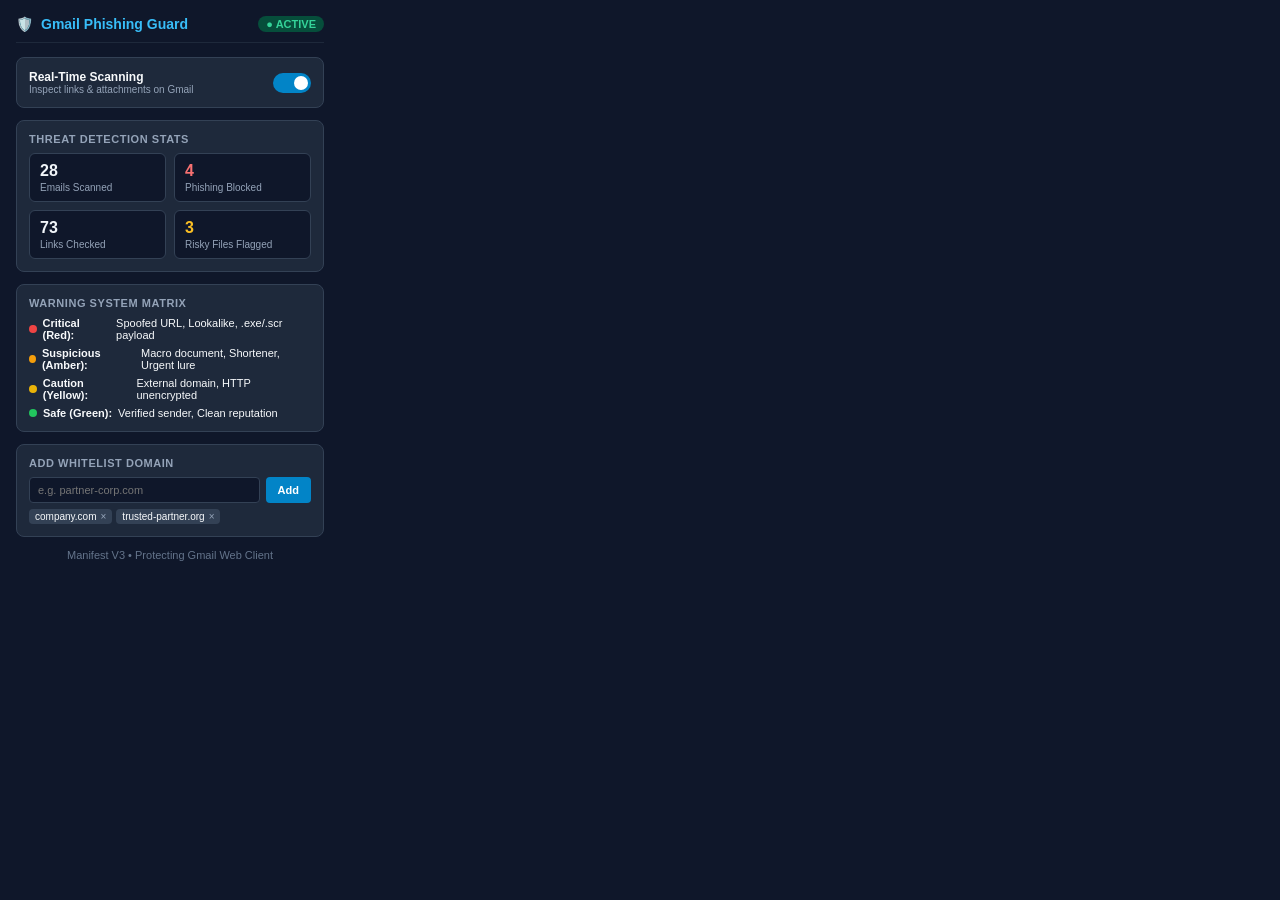
==== public/extension/popup.html @ b5043bcf "feat: initialize Gmail Phishing Guard project Setup project structure, dependencies, and core React " ====
<!DOCTYPE html>
<html lang="en">
<head>
  <meta charset="UTF-8">
  <title>Gmail Phishing Guard</title>
  <style>
    * {
      box-sizing: border-box;
      margin: 0;
      padding: 0;
      font-family: -apple-system, BlinkMacSystemFont, "Segoe UI", Roboto, sans-serif;
    }
    body {
      width: 340px;
      padding: 16px;
      background: #0f172a;
      color: #f8fafc;
      font-size: 13px;
    }
    .header {
      display: flex;
      align-items: center;
      justify-content: space-between;
      margin-bottom: 14px;
      padding-bottom: 10px;
      border-bottom: 1px solid #1e293b;
    }
    .brand {
      display: flex;
      align-items: center;
      gap: 8px;
      font-weight: 700;
      font-size: 14px;
      color: #38bdf8;
    }
    .status-badge {
      display: inline-flex;
      align-items: center;
      gap: 5px;
      padding: 2px 8px;
      border-radius: 999px;
      font-size: 11px;
      font-weight: 600;
      background: #064e3b;
      color: #34d399;
    }
    .status-badge.disabled {
      background: #450a0a;
      color: #f87171;
    }
    .card {
      background: #1e293b;
      border-radius: 8px;
      padding: 12px;
      margin-bottom: 12px;
      border: 1px solid #334155;
    }
    .card-title {
      font-size: 11px;
      text-transform: uppercase;
      letter-spacing: 0.05em;
      color: #94a3b8;
      margin-bottom: 8px;
      font-weight: 600;
    }
    .toggle-row {
      display: flex;
      align-items: center;
      justify-content: space-between;
    }
    .switch {
      position: relative;
      display: inline-block;
      width: 38px;
      height: 20px;
    }
    .switch input { opacity: 0; width: 0; height: 0; }
    .slider {
      position: absolute; cursor: pointer; top: 0; left: 0; right: 0; bottom: 0;
      background-color: #475569; transition: .3s; border-radius: 20px;
    }
    .slider:before {
      position: absolute; content: ""; height: 14px; width: 14px; left: 3px; bottom: 3px;
      background-color: white; transition: .3s; border-radius: 50%;
    }
    input:checked + .slider { background-color: #0284c7; }
    input:checked + .slider:before { transform: translateX(18px); }

    .stats-grid {
      display: grid;
      grid-template-columns: 1fr 1fr;
      gap: 8px;
    }
    .stat-item {
      background: #0f172a;
      padding: 8px 10px;
      border-radius: 6px;
      border: 1px solid #334155;
    }
    .stat-num {
      font-size: 16px;
      font-weight: 700;
      color: #f1f5f9;
    }
    .stat-lbl {
      font-size: 10px;
      color: #94a3b8;
      margin-top: 2px;
    }

    .legend-row {
      display: flex;
      flex-direction: column;
      gap: 6px;
      font-size: 11px;
    }
    .legend-item {
      display: flex;
      align-items: center;
      gap: 6px;
    }
    .dot {
      width: 8px;
      height: 8px;
      border-radius: 50%;
    }
    .dot-red { background: #ef4444; }
    .dot-amber { background: #f59e0b; }
    .dot-yellow { background: #eab308; }
    .dot-green { background: #22c55e; }

    .input-group {
      display: flex;
      gap: 6px;
      margin-top: 6px;
    }
    input[type="text"] {
      flex: 1;
      background: #0f172a;
      border: 1px solid #334155;
      color: #f8fafc;
      padding: 6px 8px;
      border-radius: 4px;
      font-size: 11px;
    }
    button {
      background: #0284c7;
      color: white;
      border: none;
      padding: 6px 12px;
      border-radius: 4px;
      font-size: 11px;
      font-weight: 600;
      cursor: pointer;
    }
    button:hover { background: #0369a1; }
    .footer {
      text-align: center;
      font-size: 11px;
      color: #64748b;
      margin-top: 8px;
    }
  </style>
</head>
<body>
  <div class="header">
    <div class="brand">
      🛡️ <span>Gmail Phishing Guard</span>
    </div>
    <div id="statusBadge" class="status-badge">
      ● ACTIVE
    </div>
  </div>

  <div class="card">
    <div class="toggle-row">
      <div>
        <div style="font-weight: 600; font-size: 12px;">Real-Time Scanning</div>
        <div style="font-size: 10px; color: #94a3b8;">Inspect links & attachments on Gmail</div>
      </div>
      <label class="switch">
        <input type="checkbox" id="toggleScanning" checked>
        <span class="slider"></span>
      </label>
    </div>
  </div>

  <div class="card">
    <div class="card-title">Threat Detection Stats</div>
    <div class="stats-grid">
      <div class="stat-item">
        <div class="stat-num" id="emailsScanned">28</div>
        <div class="stat-lbl">Emails Scanned</div>
      </div>
      <div class="stat-item">
        <div class="stat-num" id="threatsBlocked" style="color: #f87171;">4</div>
        <div class="stat-lbl">Phishing Blocked</div>
      </div>
      <div class="stat-item">
        <div class="stat-num" id="linksInspected">73</div>
        <div class="stat-lbl">Links Checked</div>
      </div>
      <div class="stat-item">
        <div class="stat-num" id="attachmentsFlagged" style="color: #fbbf24;">3</div>
        <div class="stat-lbl">Risky Files Flagged</div>
      </div>
    </div>
  </div>

  <div class="card">
    <div class="card-title">Warning System Matrix</div>
    <div class="legend-row">
      <div class="legend-item"><span class="dot dot-red"></span> <strong>Critical (Red):</strong> Spoofed URL, Lookalike, .exe/.scr payload</div>
      <div class="legend-item"><span class="dot dot-amber"></span> <strong>Suspicious (Amber):</strong> Macro document, Shortener, Urgent lure</div>
      <div class="legend-item"><span class="dot dot-yellow"></span> <strong>Caution (Yellow):</strong> External domain, HTTP unencrypted</div>
      <div class="legend-item"><span class="dot dot-green"></span> <strong>Safe (Green):</strong> Verified sender, Clean reputation</div>
    </div>
  </div>

  <div class="card">
    <div class="card-title">Add Whitelist Domain</div>
    <div class="input-group">
      <input type="text" id="whitelistInput" placeholder="e.g. partner-corp.com">
      <button id="addWhitelistBtn">Add</button>
    </div>
    <div id="whitelistTags" style="display: flex; flex-wrap: wrap; gap: 4px; margin-top: 6px;">
      <span style="background:#334155; padding: 2px 6px; border-radius: 4px; font-size: 10px;">company.com</span>
    </div>
  </div>

  <div class="footer">
    Manifest V3 • Protecting Gmail Web Client
  </div>

  <script src="popup.js"></script>
</body>
</html>
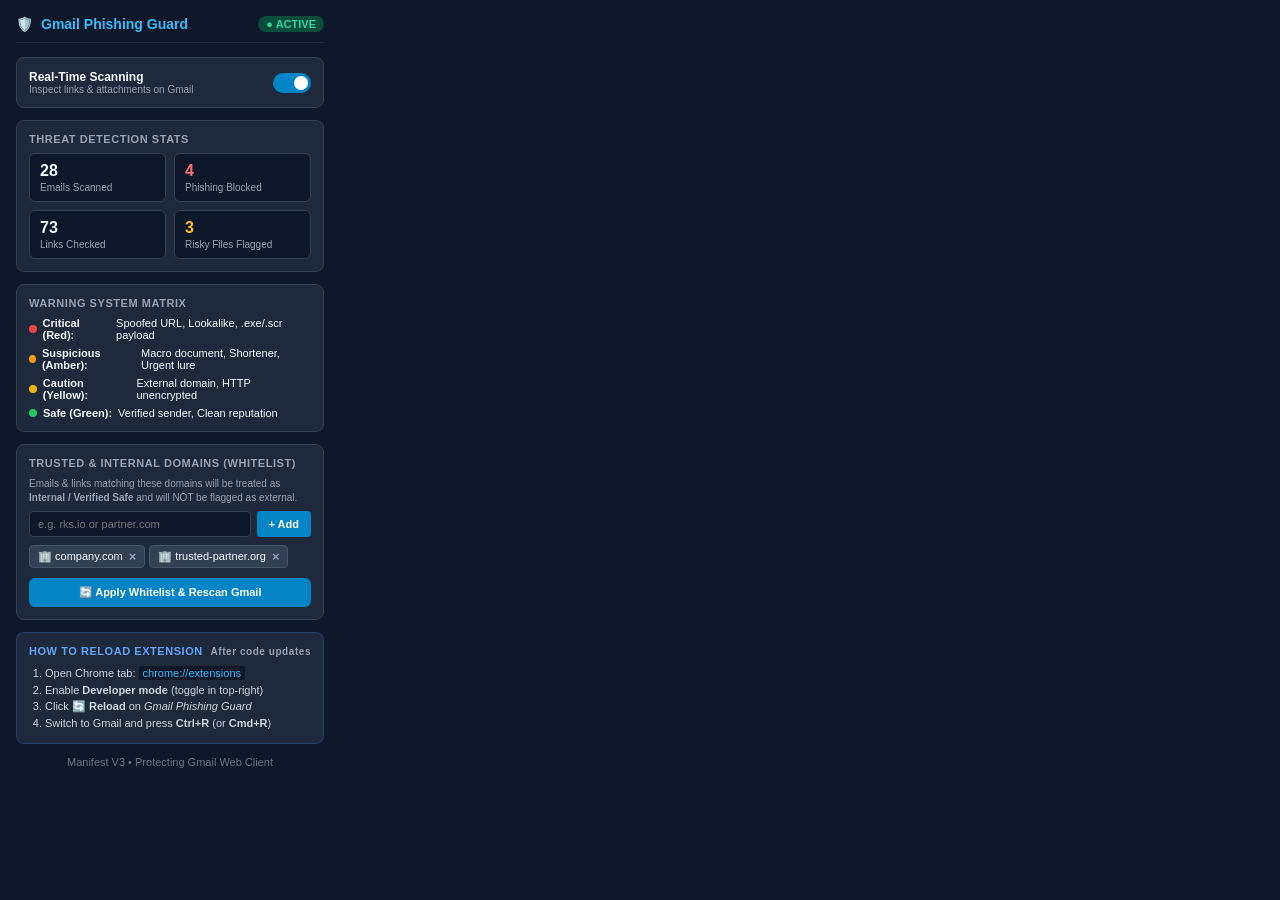
==== commit 613d050c: "feat(ui): implement internal domain whitelisting - Added UI controls to popup for managing trusted i" ====
--- a/public/extension/popup.html
+++ b/public/extension/popup.html
@@ -218,13 +218,39 @@
   </div>
 
   <div class="card">
-    <div class="card-title">Add Whitelist Domain</div>
+    <div class="card-title">Trusted & Internal Domains (Whitelist)</div>
+    <div style="font-size: 10px; color: #94a3b8; margin-bottom: 6px; line-height: 1.4;">
+      Emails & links matching these domains will be treated as <strong>Internal / Verified Safe</strong> and will NOT be flagged as external.
+    </div>
     <div class="input-group">
-      <input type="text" id="whitelistInput" placeholder="e.g. partner-corp.com">
-      <button id="addWhitelistBtn">Add</button>
-    </div>
-    <div id="whitelistTags" style="display: flex; flex-wrap: wrap; gap: 4px; margin-top: 6px;">
-      <span style="background:#334155; padding: 2px 6px; border-radius: 4px; font-size: 10px;">company.com</span>
+      <input type="text" id="whitelistInput" placeholder="e.g. rks.io or partner.com">
+      <button id="addWhitelistBtn">+ Add</button>
+    </div>
+    <div id="whitelistTags" style="display: flex; flex-wrap: wrap; gap: 4px; margin-top: 8px;">
+      <!-- Populated dynamically -->
+    </div>
+    <div style="margin-top: 10px; display: flex; align-items: center; justify-content: space-between;">
+      <button id="rescanGmailBtn" style="background: #0284c7; width: 100%; padding: 8px; font-weight: 700; border-radius: 6px;">
+        🔄 Apply Whitelist & Rescan Gmail
+      </button>
+    </div>
+    <div id="rescanFeedback" style="font-size: 10px; color: #34d399; margin-top: 4px; text-align: center; display: none;">
+      ✓ Updated! Rescanning open Gmail tabs...
+    </div>
+  </div>
+
+  <div class="card" style="background: #1e293b; border-color: #3b82f640;">
+    <div class="card-title" style="color: #60a5fa; display: flex; align-items: center; justify-content: space-between;">
+      <span>How to Reload Extension</span>
+      <span style="font-size: 10px; text-transform: none; color: #94a3b8;">After code updates</span>
+    </div>
+    <div style="font-size: 11px; color: #cbd5e1; line-height: 1.5;">
+      <ol style="margin: 0; padding-left: 16px;">
+        <li>Open Chrome tab: <code style="background: #0f172a; padding: 1px 4px; border-radius: 3px; color: #38bdf8;">chrome://extensions</code></li>
+        <li>Enable <strong>Developer mode</strong> (toggle in top-right)</li>
+        <li>Click <strong>🔄 Reload</strong> on <em>Gmail Phishing Guard</em></li>
+        <li>Switch to Gmail and press <strong>Ctrl+R</strong> (or <strong>Cmd+R</strong>)</li>
+      </ol>
     </div>
   </div>
 
